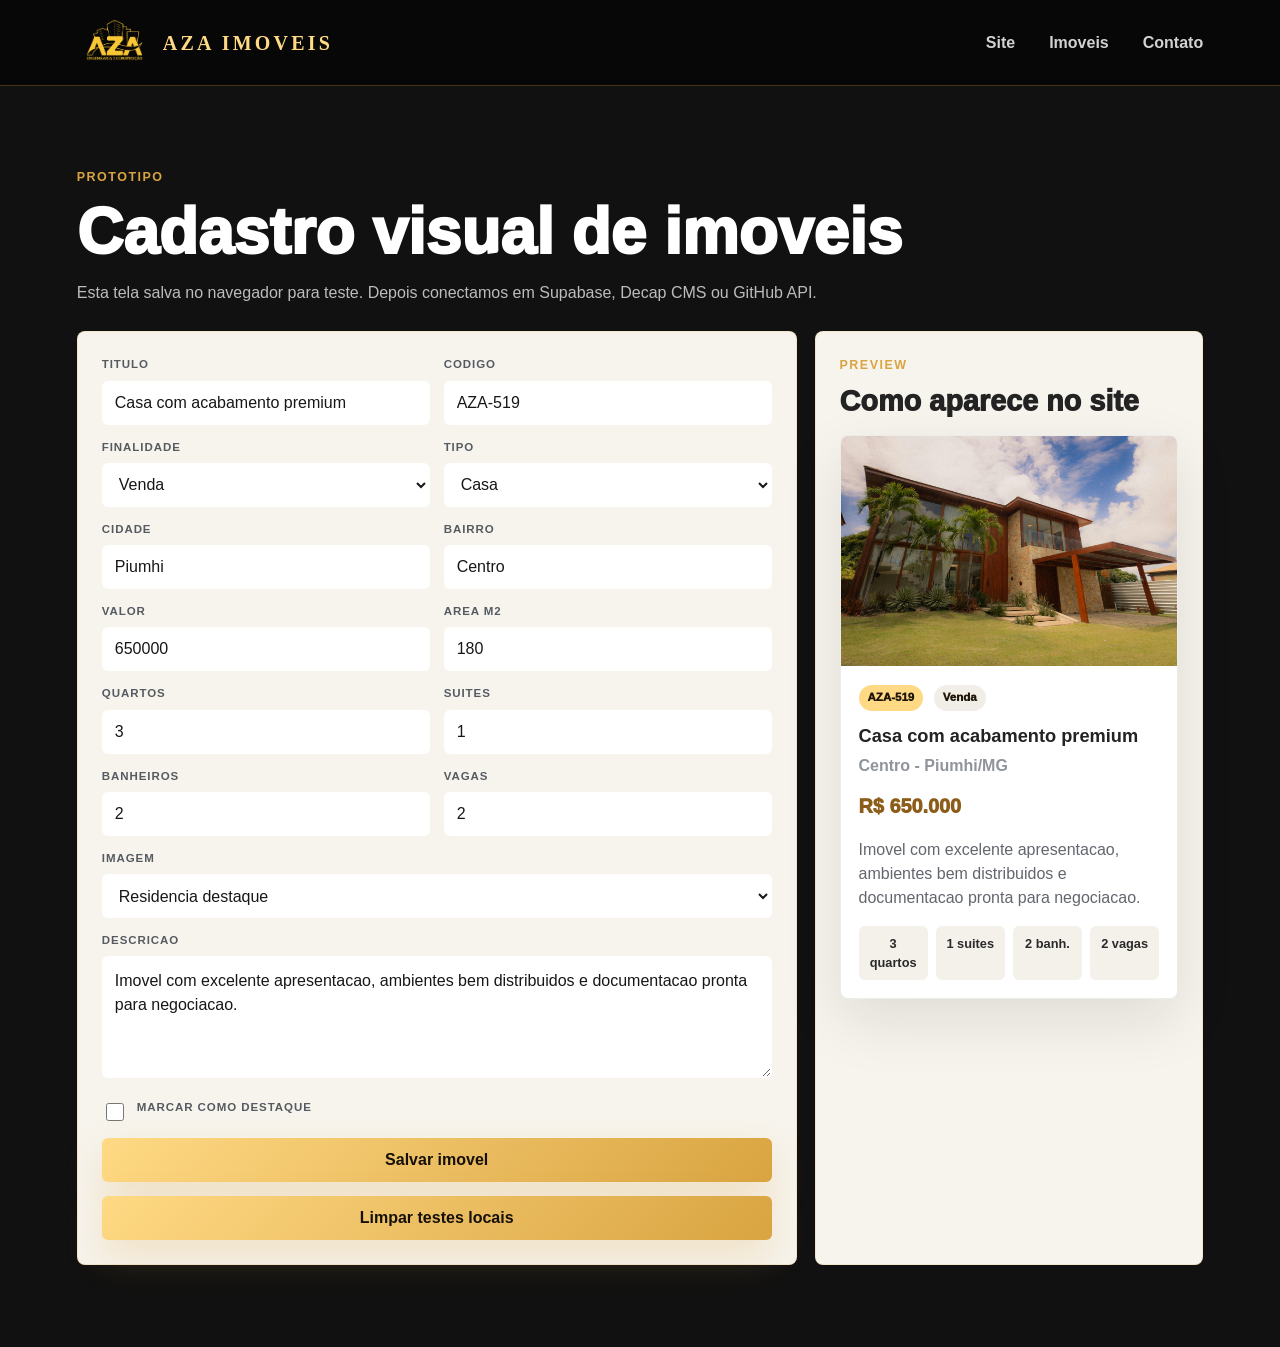
==== admin.html @ 5561f4b4 "Cria prototipo AZA Imoveis" ====
<!doctype html>
<html lang="pt-BR">
  <head>
    <meta charset="utf-8">
    <meta name="viewport" content="width=device-width, initial-scale=1">
    <title>Admin | AZA Imoveis</title>
    <link rel="icon" href="assets/logos/favicon.ico" sizes="any">
    <link rel="stylesheet" href="css/styles.css">
  </head>
  <body class="admin-page">
    <header class="site-header">
      <a class="brand" href="index.html" aria-label="AZA Imoveis">
        <img src="assets/logos/aza-logo.png" alt="">
        <span>AZA Imoveis</span>
      </a>
      <nav class="nav" aria-label="Navegacao principal">
        <a href="index.html">Site</a>
        <a href="index.html#imoveis">Imoveis</a>
        <a href="index.html#contato">Contato</a>
      </nav>
    </header>

    <main class="admin-shell">
      <section class="admin-intro">
        <p class="eyebrow">Prototipo</p>
        <h1>Cadastro visual de imoveis</h1>
        <p>Esta tela salva no navegador para teste. Depois conectamos em Supabase, Decap CMS ou GitHub API.</p>
      </section>

      <section class="admin-layout">
        <form class="admin-form" id="property-form">
          <label>
            <span>Titulo</span>
            <input name="title" required placeholder="Casa a venda no Centro">
          </label>
          <label>
            <span>Codigo</span>
            <input name="id" required placeholder="AZA-001">
          </label>
          <label>
            <span>Finalidade</span>
            <select name="purpose">
              <option>Venda</option>
              <option>Locacao</option>
            </select>
          </label>
          <label>
            <span>Tipo</span>
            <select name="type">
              <option>Casa</option>
              <option>Apartamento</option>
              <option>Sobrado</option>
              <option>Lote</option>
              <option>Comercial</option>
            </select>
          </label>
          <label>
            <span>Cidade</span>
            <input name="city" required placeholder="Piumhi">
          </label>
          <label>
            <span>Bairro</span>
            <input name="neighborhood" placeholder="Centro">
          </label>
          <label>
            <span>Valor</span>
            <input name="price" type="number" required placeholder="450000">
          </label>
          <label>
            <span>Area m2</span>
            <input name="area" type="number" placeholder="160">
          </label>
          <label>
            <span>Quartos</span>
            <input name="bedrooms" type="number" min="0" value="3">
          </label>
          <label>
            <span>Suites</span>
            <input name="suites" type="number" min="0" value="1">
          </label>
          <label>
            <span>Banheiros</span>
            <input name="bathrooms" type="number" min="0" value="2">
          </label>
          <label>
            <span>Vagas</span>
            <input name="parking" type="number" min="0" value="2">
          </label>
          <label class="wide">
            <span>Imagem</span>
            <select name="image">
              <option value="assets/images/hero-residencia.jpg">Residencia destaque</option>
              <option value="assets/images/casa-detalhe.jpg">Casa detalhe</option>
              <option value="assets/images/interior.jpg">Interior</option>
              <option value="assets/images/obra-casa.jpg">Fachada em obra</option>
            </select>
          </label>
          <label class="wide">
            <span>Descricao</span>
            <textarea name="description" rows="4" placeholder="Resumo comercial do imovel"></textarea>
          </label>
          <label class="check wide">
            <input name="featured" type="checkbox">
            <span>Marcar como destaque</span>
          </label>
          <button type="submit">Salvar imovel</button>
          <button class="ghost-button" type="button" id="clear-local">Limpar testes locais</button>
        </form>

        <aside class="admin-preview">
          <p class="eyebrow">Preview</p>
          <h2>Como aparece no site</h2>
          <div id="admin-preview-card"></div>
        </aside>
      </section>
    </main>

    <script src="data/properties.js"></script>
    <script src="js/main.js"></script>
  </body>
</html>
---- css/styles.css ----
:root {
  --gold: #d9a441;
  --gold-light: #ffd984;
  --gold-dark: #8b5d18;
  --black: #070707;
  --charcoal: #121315;
  --panel: #1b1b1d;
  --paper: #ffffff;
  --muted: #8f949c;
  --line: rgba(255, 255, 255, .12);
  --body: Inter, Montserrat, "Segoe UI", Arial, sans-serif;
  --display: Georgia, "Times New Roman", serif;
}

* {
  box-sizing: border-box;
}

html {
  scroll-behavior: smooth;
}

body {
  margin: 0;
  color: #232323;
  background: #f5f3ef;
  font-family: var(--body);
  line-height: 1.5;
}

img {
  display: block;
  max-width: 100%;
}

a {
  color: inherit;
  text-decoration: none;
}

button,
input,
select,
textarea {
  font: inherit;
}

.site-header {
  position: sticky;
  top: 0;
  z-index: 20;
  display: flex;
  align-items: center;
  justify-content: space-between;
  gap: 24px;
  min-height: 86px;
  padding: 10px clamp(18px, 6vw, 78px);
  color: var(--paper);
  background: rgba(7, 7, 7, .94);
  border-bottom: 1px solid rgba(217, 164, 65, .3);
  backdrop-filter: blur(16px);
}

.brand {
  display: flex;
  align-items: center;
  gap: 12px;
  min-width: 220px;
}

.brand img {
  width: 74px;
  height: 56px;
  object-fit: contain;
  filter: brightness(0) saturate(100%) invert(75%) sepia(51%) saturate(604%) hue-rotate(357deg) brightness(99%) contrast(98%);
}

.brand span {
  color: var(--gold-light);
  font-family: var(--display);
  font-size: 1.25rem;
  font-weight: 800;
  letter-spacing: .16em;
  text-transform: uppercase;
}

.nav {
  display: flex;
  align-items: center;
  gap: clamp(16px, 3vw, 34px);
  font-weight: 800;
}

.nav a {
  color: rgba(255, 255, 255, .82);
}

.nav a:hover {
  color: var(--gold-light);
}

.header-phone,
.btn-primary,
.search-panel button,
.admin-form button {
  display: inline-flex;
  align-items: center;
  justify-content: center;
  min-height: 44px;
  padding: 0 18px;
  border: 0;
  border-radius: 6px;
  color: #15100a;
  background: linear-gradient(135deg, var(--gold-light), var(--gold));
  box-shadow: 0 16px 38px rgba(217, 164, 65, .24);
  cursor: pointer;
  font-weight: 900;
}

.hero {
  position: relative;
  display: grid;
  min-height: calc(100vh - 86px);
  overflow: hidden;
  color: var(--paper);
  background: var(--black);
}

.hero-media {
  position: absolute;
  inset: 0;
}

.hero-media img {
  width: 100%;
  height: 100%;
  object-fit: cover;
  opacity: .48;
}

.hero::before {
  position: absolute;
  inset: 0;
  content: "";
  background:
    linear-gradient(90deg, rgba(7, 7, 7, .94), rgba(7, 7, 7, .72) 48%, rgba(7, 7, 7, .34)),
    radial-gradient(circle at 78% 20%, rgba(217, 164, 65, .26), transparent 30%);
}

.hero::after {
  position: absolute;
  inset: 16px;
  content: "";
  border: 1px solid rgba(217, 164, 65, .38);
  pointer-events: none;
}

.hero-content {
  position: relative;
  z-index: 1;
  display: grid;
  align-content: center;
  width: min(1180px, calc(100% - 36px));
  margin: 0 auto;
  padding: clamp(58px, 8vw, 110px) 0;
}

.eyebrow {
  margin: 0 0 12px;
  color: var(--gold);
  font-size: .78rem;
  font-weight: 900;
  letter-spacing: .12em;
  text-transform: uppercase;
}

h1,
h2,
h3,
p {
  overflow-wrap: anywhere;
}

h1,
h2 {
  margin: 0;
  line-height: 1.04;
}

h1 {
  max-width: 840px;
  font-size: clamp(2.7rem, 6.3vw, 5.9rem);
  font-weight: 950;
  letter-spacing: 0;
}

h2 {
  font-size: clamp(2rem, 4vw, 3.4rem);
  font-weight: 950;
}

.hero p:not(.eyebrow) {
  max-width: 690px;
  margin: 24px 0 0;
  color: rgba(255, 255, 255, .82);
  font-size: 1.12rem;
}

.search-panel {
  display: grid;
  grid-template-columns: 1fr 1fr 1fr auto;
  gap: 10px;
  width: min(1040px, 100%);
  margin-top: 34px;
  padding: 10px;
  border: 1px solid rgba(217, 164, 65, .28);
  border-radius: 10px;
  background: rgba(255, 255, 255, .1);
  backdrop-filter: blur(12px);
}

label span {
  display: block;
  margin-bottom: 7px;
  color: rgba(255, 255, 255, .66);
  font-size: .72rem;
  font-weight: 900;
  letter-spacing: .08em;
  text-transform: uppercase;
}

input,
select,
textarea {
  width: 100%;
  min-height: 44px;
  border: 1px solid rgba(255, 255, 255, .12);
  border-radius: 6px;
  color: #171717;
  background: var(--paper);
}

select,
input {
  padding: 0 12px;
}

textarea {
  padding: 12px;
  resize: vertical;
}

.stats-strip {
  display: grid;
  grid-template-columns: repeat(3, 1fr);
  color: var(--paper);
  background: #111;
  border-block: 1px solid rgba(217, 164, 65, .26);
}

.stats-strip div {
  min-height: 124px;
  padding: 28px clamp(18px, 5vw, 62px);
  border-right: 1px solid rgba(217, 164, 65, .16);
}

.stats-strip div:last-child {
  border-right: 0;
}

.stats-strip strong,
.stats-strip span {
  display: block;
}

.stats-strip strong {
  color: var(--gold-light);
  font-size: 1.2rem;
}

.stats-strip span {
  margin-top: 5px;
  color: rgba(255, 255, 255, .68);
}

.section {
  padding: clamp(58px, 8vw, 104px) clamp(18px, 5vw, 72px);
}

.section-heading {
  display: flex;
  align-items: end;
  justify-content: space-between;
  gap: 24px;
  width: min(1180px, 100%);
  margin: 0 auto 28px;
}

.section-heading a {
  color: var(--gold-dark);
  font-weight: 900;
}

.feature-grid,
.property-grid {
  display: grid;
  width: min(1180px, 100%);
  margin: 0 auto;
  gap: 18px;
}

.feature-grid {
  grid-template-columns: repeat(2, 1fr);
  margin-bottom: 26px;
}

.property-grid {
  grid-template-columns: repeat(3, 1fr);
}

.property-card {
  position: relative;
  overflow: hidden;
  border: 1px solid rgba(20, 20, 20, .08);
  border-radius: 8px;
  background: var(--paper);
  box-shadow: 0 22px 60px rgba(18, 19, 21, .1);
}

.property-card.featured {
  display: grid;
  grid-template-columns: 1.08fr .92fr;
  min-height: 340px;
  color: var(--paper);
  background: var(--black);
}

.property-card img {
  width: 100%;
  height: 230px;
  object-fit: cover;
}

.property-card.featured img {
  height: 100%;
}

.property-body {
  padding: 18px;
}

.property-card.featured .property-body {
  display: flex;
  flex-direction: column;
  justify-content: center;
  background:
    radial-gradient(circle at 100% 0, rgba(217, 164, 65, .24), transparent 32%),
    linear-gradient(145deg, #101010, #222);
}

.property-code,
.property-purpose {
  display: inline-flex;
  align-items: center;
  min-height: 26px;
  padding: 0 9px;
  border-radius: 999px;
  color: #1f160a;
  background: var(--gold-light);
  font-size: .72rem;
  font-weight: 950;
}

.property-purpose {
  margin-left: 6px;
  background: #f1eee8;
}

.property-card.featured .property-purpose {
  background: rgba(255, 255, 255, .12);
  color: rgba(255, 255, 255, .8);
}

.property-card h3 {
  margin: 14px 0 8px;
  font-size: 1.14rem;
  line-height: 1.18;
}

.property-card.featured h3 {
  font-size: clamp(1.55rem, 3vw, 2.2rem);
}

.location {
  margin: 0;
  color: var(--muted);
  font-weight: 800;
}

.property-card.featured .location {
  color: rgba(255, 255, 255, .66);
}

.price {
  margin: 14px 0;
  color: var(--gold-dark);
  font-size: 1.24rem;
  font-weight: 950;
}

.property-card.featured .price {
  color: var(--gold-light);
  font-size: 1.55rem;
}

.property-card p:not(.location):not(.price) {
  color: #62666d;
}

.property-card.featured p:not(.location):not(.price) {
  color: rgba(255, 255, 255, .72);
}

.property-meta {
  display: grid;
  grid-template-columns: repeat(4, 1fr);
  gap: 8px;
  margin-top: 16px;
}

.property-meta span {
  padding: 8px 6px;
  border-radius: 6px;
  background: #f4f1ea;
  color: #2a2a2a;
  font-size: .8rem;
  font-weight: 900;
  text-align: center;
}

.property-card.featured .property-meta span {
  background: rgba(255, 255, 255, .1);
  color: rgba(255, 255, 255, .86);
}

.filter-card {
  width: min(1180px, 100%);
  margin: 0 auto 22px;
  padding: 24px;
  border-radius: 8px;
  background: var(--paper);
  box-shadow: 0 18px 48px rgba(18, 19, 21, .08);
}

.filter-header {
  display: flex;
  align-items: flex-end;
  justify-content: space-between;
  gap: 18px;
  margin-bottom: 18px;
}

.filter-header h2 {
  font-size: clamp(1.55rem, 3vw, 2.4rem);
}

#result-count {
  color: var(--gold-dark);
  font-weight: 900;
}

.filters {
  display: grid;
  grid-template-columns: repeat(5, 1fr);
  gap: 12px;
}

.filters label span,
.admin-form label span {
  color: #555b61;
}

.filters button,
.ghost-button {
  min-height: 44px;
  border: 1px solid rgba(139, 93, 24, .34);
  border-radius: 6px;
  color: var(--gold-dark);
  background: transparent;
  cursor: pointer;
  font-weight: 900;
}

.brokers,
.cta {
  display: grid;
  grid-template-columns: minmax(0, .9fr) minmax(320px, .8fr);
  gap: clamp(28px, 6vw, 72px);
  padding: clamp(56px, 8vw, 98px) clamp(18px, 7vw, 96px);
}

.brokers {
  color: var(--paper);
  background:
    radial-gradient(circle at 82% 20%, rgba(217, 164, 65, .22), transparent 30%),
    linear-gradient(145deg, #070707, #1a1b1d);
}

.brokers p {
  max-width: 620px;
  color: rgba(255, 255, 255, .72);
}

.broker-grid {
  display: grid;
  gap: 14px;
}

.broker-grid article {
  padding: 24px;
  border: 1px solid rgba(217, 164, 65, .22);
  border-radius: 8px;
  background: rgba(255, 255, 255, .06);
}

.broker-grid span {
  color: var(--gold-light);
  font-weight: 950;
}

.broker-grid h3 {
  margin: 8px 0 14px;
  font-size: 1.45rem;
}

.broker-grid a {
  color: var(--gold-light);
  font-weight: 950;
}

.cta {
  align-items: center;
  color: var(--paper);
  background:
    linear-gradient(110deg, rgba(10, 10, 10, .98), rgba(139, 93, 24, .76)),
    #111;
}

.cta p {
  max-width: 620px;
  color: rgba(255, 255, 255, .78);
}

.cta-actions {
  display: flex;
  flex-wrap: wrap;
  justify-content: flex-end;
  gap: 12px;
}

.btn-secondary {
  display: inline-flex;
  align-items: center;
  justify-content: center;
  min-height: 44px;
  padding: 0 18px;
  border: 1px solid rgba(255, 255, 255, .28);
  border-radius: 6px;
  color: var(--paper);
  font-weight: 900;
}

.cta-actions span {
  width: 100%;
  color: rgba(255, 255, 255, .7);
  font-weight: 800;
  text-align: right;
}

.floating-whatsapp {
  position: fixed;
  right: 18px;
  bottom: 18px;
  z-index: 30;
  display: grid;
  width: 62px;
  height: 62px;
  place-items: center;
  border-radius: 50%;
  color: var(--paper);
  background: #25d366;
  box-shadow: 0 18px 44px rgba(0, 0, 0, .25);
}

.floating-whatsapp svg {
  width: 37px;
  height: 37px;
  fill: currentColor;
}

.floating-whatsapp span {
  position: absolute;
  top: -5px;
  right: -4px;
  display: grid;
  width: 24px;
  height: 24px;
  place-items: center;
  border: 2px solid var(--paper);
  border-radius: 50%;
  background: #ff171f;
  font-size: .8rem;
  font-weight: 950;
}

.admin-page {
  background: #111;
}

.admin-shell {
  padding: clamp(42px, 7vw, 82px) clamp(18px, 6vw, 78px);
}

.admin-intro {
  width: min(1180px, 100%);
  margin: 0 auto 26px;
  color: var(--paper);
}

.admin-intro h1 {
  font-size: clamp(2.2rem, 5vw, 4.6rem);
}

.admin-intro p:not(.eyebrow) {
  color: rgba(255, 255, 255, .72);
}

.admin-layout {
  display: grid;
  grid-template-columns: minmax(0, 1fr) minmax(320px, .54fr);
  gap: 18px;
  width: min(1180px, 100%);
  margin: 0 auto;
}

.admin-form,
.admin-preview {
  padding: 24px;
  border: 1px solid rgba(217, 164, 65, .2);
  border-radius: 8px;
  background: #f7f4ed;
}

.admin-form {
  display: grid;
  grid-template-columns: repeat(2, 1fr);
  gap: 14px;
}

.admin-form .wide,
.admin-form button,
.admin-form .ghost-button {
  grid-column: 1 / -1;
}

.admin-form .check {
  display: flex;
  align-items: center;
  gap: 10px;
}

.admin-form .check input {
  width: 18px;
  min-height: 18px;
}

.admin-preview h2 {
  font-size: 1.8rem;
}

.admin-preview .property-card {
  margin-top: 18px;
}

.empty-state {
  width: min(1180px, 100%);
  margin: 0 auto;
  padding: 34px;
  border: 1px dashed rgba(139, 93, 24, .32);
  border-radius: 8px;
  color: #6a5b3f;
  background: #fffaf0;
  text-align: center;
  font-weight: 900;
}

@media (max-width: 980px) {
  .site-header {
    flex-wrap: wrap;
  }

  .brand {
    min-width: 0;
  }

  .nav {
    order: 3;
    width: 100%;
    justify-content: space-between;
  }

  .search-panel,
  .stats-strip,
  .feature-grid,
  .property-grid,
  .brokers,
  .cta,
  .admin-layout {
    grid-template-columns: 1fr;
  }

  .filters {
    grid-template-columns: repeat(2, 1fr);
  }

  .property-card.featured {
    grid-template-columns: 1fr;
  }

  .property-card.featured img {
    height: 280px;
  }

  .cta-actions {
    justify-content: flex-start;
  }

  .cta-actions span {
    text-align: left;
  }
}

@media (max-width: 560px) {
  .site-header {
    min-height: 122px;
    gap: 8px 14px;
  }

  .brand img {
    width: 58px;
    height: 44px;
  }

  .brand span {
    font-size: .9rem;
  }

  .header-phone {
    min-height: 38px;
    padding: 0 12px;
    font-size: .82rem;
  }

  .nav {
    gap: 10px;
    overflow-x: auto;
    font-size: .82rem;
  }

  h1 {
    font-size: clamp(2.35rem, 12vw, 3.35rem);
  }

  .search-panel,
  .filters,
  .admin-form {
    grid-template-columns: 1fr;
  }

  .section-heading,
  .filter-header {
    align-items: flex-start;
    flex-direction: column;
  }
}
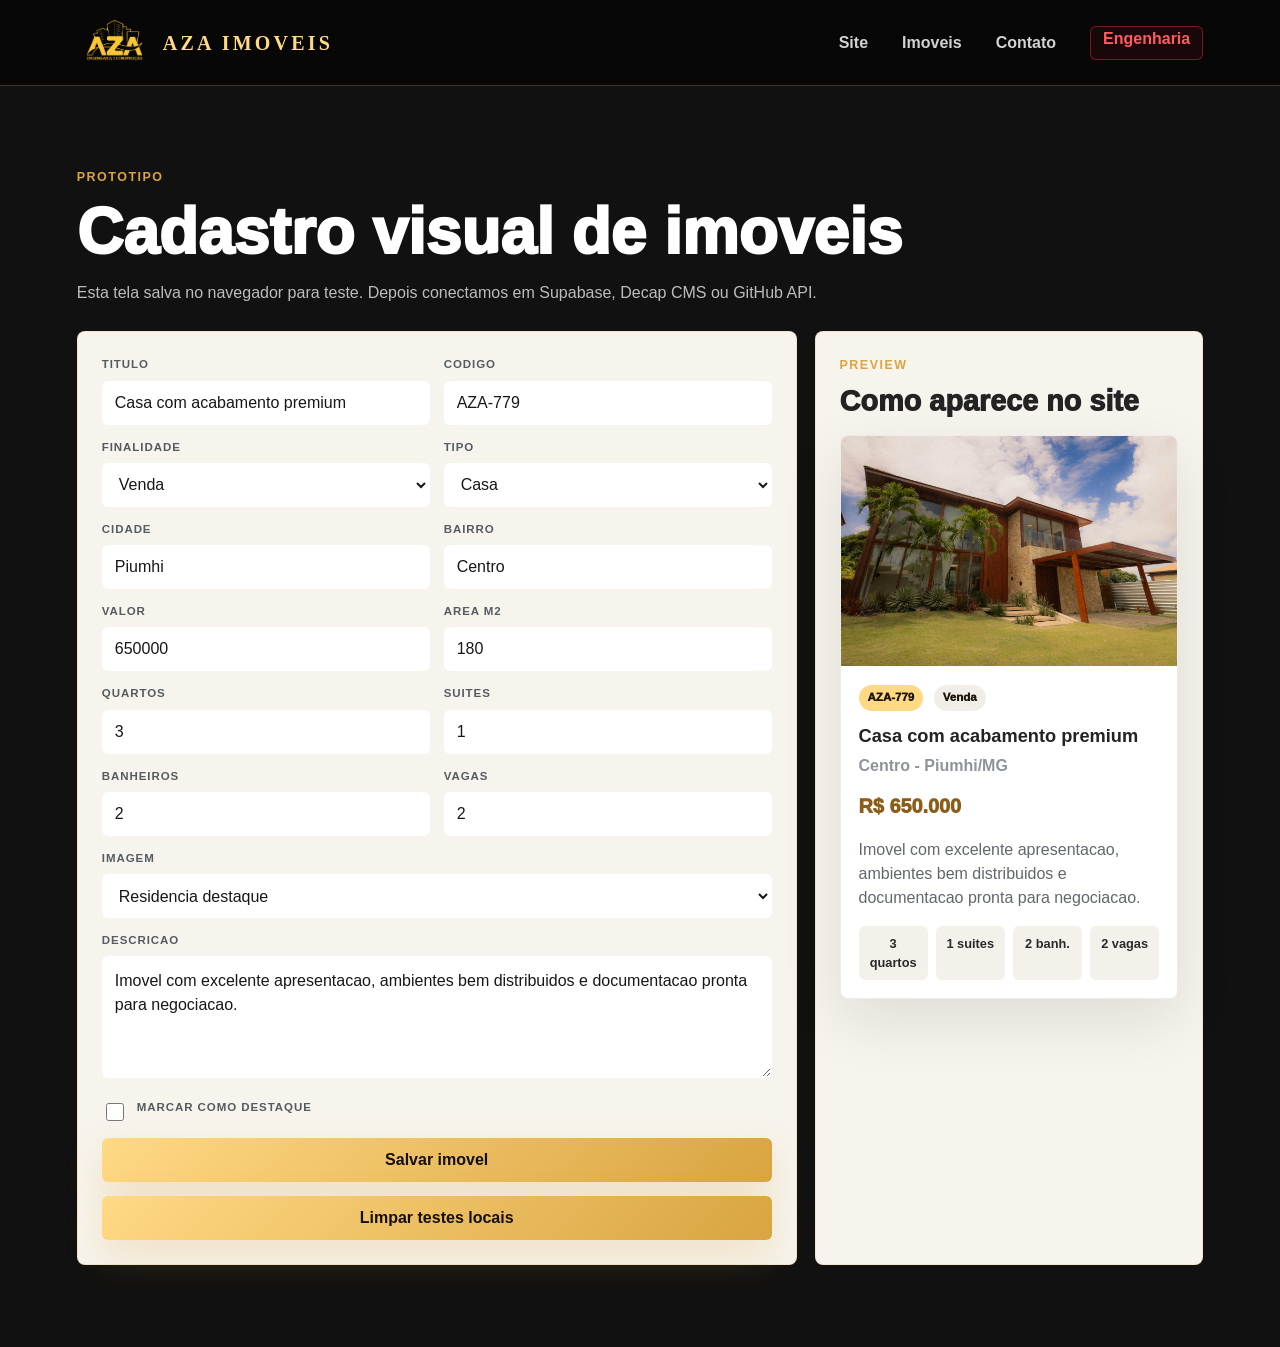
==== commit dcc54368: "Conecta sites e anima WhatsApp" ====
--- a/admin.html
+++ b/admin.html
@@ -17,6 +17,7 @@
         <a href="index.html">Site</a>
         <a href="index.html#imoveis">Imoveis</a>
         <a href="index.html#contato">Contato</a>
+        <a class="nav-bridge" href="https://azaengenharia.com.br">Engenharia</a>
       </nav>
     </header>
 
--- a/css/styles.css
+++ b/css/styles.css
@@ -97,6 +97,21 @@
 
 .nav a:hover {
   color: var(--gold-light);
+}
+
+.nav-bridge {
+  min-height: 34px;
+  padding: 0 12px;
+  border: 1px solid rgba(239, 42, 49, .46);
+  border-radius: 6px;
+  color: #ff5b61 !important;
+  background: rgba(239, 42, 49, .08);
+}
+
+.nav-bridge:hover {
+  border-color: rgba(255, 91, 97, .72);
+  color: #ff7a80 !important;
+  background: rgba(239, 42, 49, .14);
 }
 
 .header-phone,
@@ -590,6 +605,7 @@
   color: var(--paper);
   background: #25d366;
   box-shadow: 0 18px 44px rgba(0, 0, 0, .25);
+  animation: whatsapp-float 3.8s ease-in-out infinite;
 }
 
 .floating-whatsapp svg {
@@ -598,7 +614,11 @@
   fill: currentColor;
 }
 
-.floating-whatsapp span {
+.floating-whatsapp:hover {
+  transform: translateY(-2px);
+}
+
+.whatsapp-badge {
   position: absolute;
   top: -5px;
   right: -4px;
@@ -611,6 +631,44 @@
   background: #ff171f;
   font-size: .8rem;
   font-weight: 950;
+  opacity: 0;
+  transform: scale(.35);
+  animation: whatsapp-badge-in .48s cubic-bezier(.2, .9, .2, 1.3) 3s forwards, whatsapp-badge-pulse 2.8s ease-in-out 3.55s infinite;
+}
+
+@keyframes whatsapp-float {
+  0%,
+  100% {
+    transform: translateY(0);
+  }
+  50% {
+    transform: translateY(-5px);
+  }
+}
+
+@keyframes whatsapp-badge-in {
+  0% {
+    opacity: 0;
+    transform: scale(.35);
+  }
+  72% {
+    opacity: 1;
+    transform: scale(1.12);
+  }
+  100% {
+    opacity: 1;
+    transform: scale(1);
+  }
+}
+
+@keyframes whatsapp-badge-pulse {
+  0%,
+  100% {
+    box-shadow: 0 10px 24px rgba(0, 0, 0, .28);
+  }
+  45% {
+    box-shadow: 0 10px 24px rgba(0, 0, 0, .28), 0 0 0 8px rgba(255, 23, 31, .18);
+  }
 }
 
 .admin-page {
